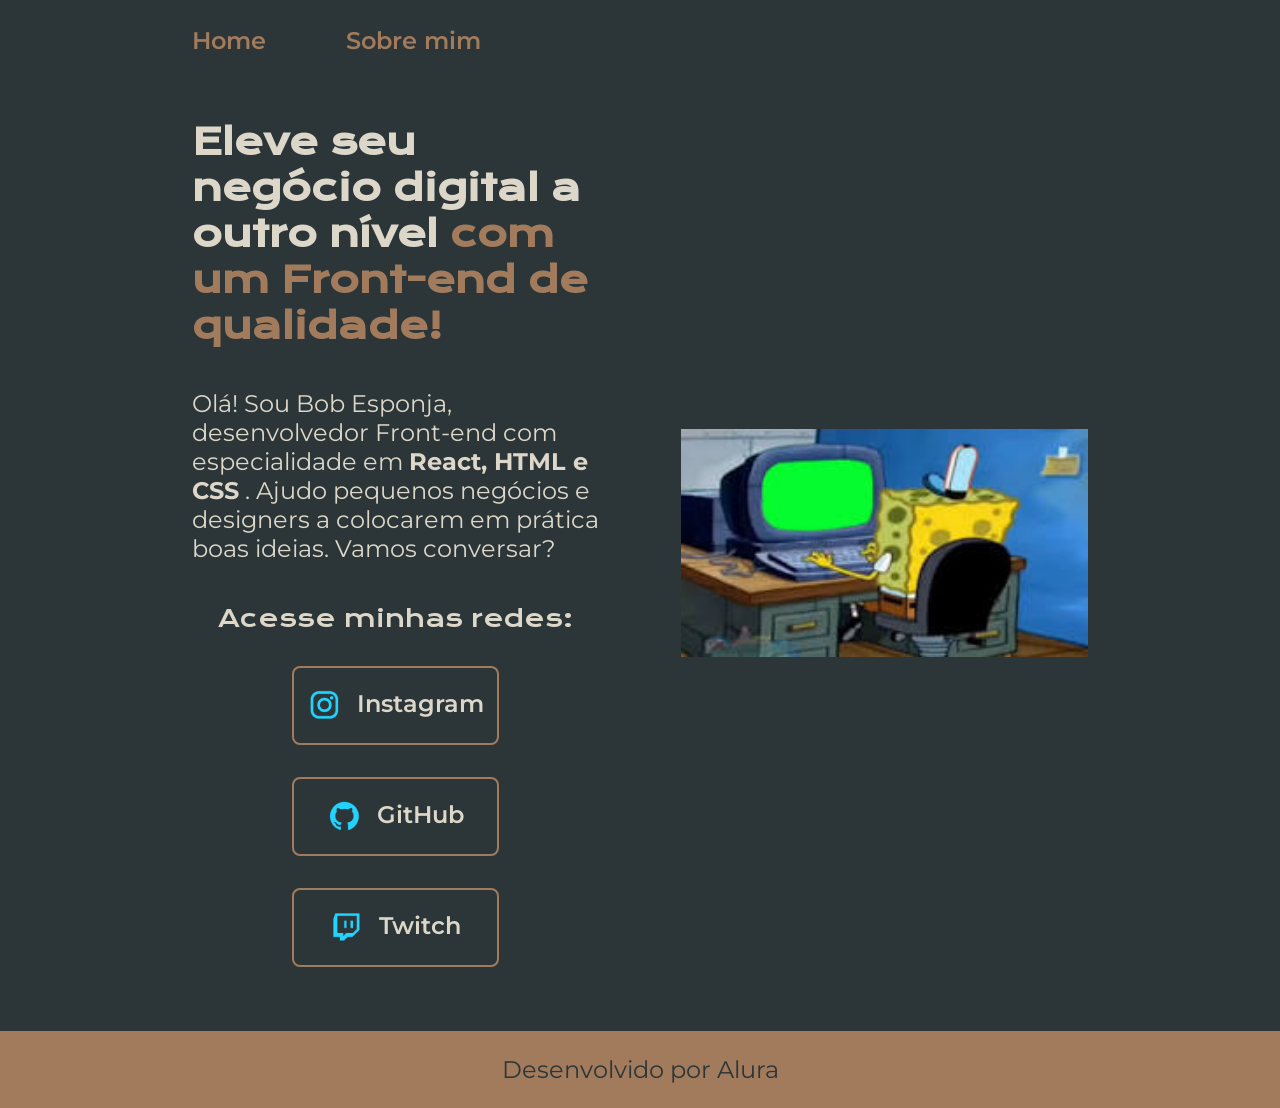
==== index.html @ d349043c "Upload do projeto" ====
<!DOCTYPE html>
<html lang="pt-br">
<head>
    <meta charset="UTF-8">
    <meta http-equiv="X-UA-Compatible" content="IE=edge">
    <meta name="viewport" content="width=device-width, initial-scale=1.0">
    <title>Portifólio</title>
    <link rel="stylesheet" href="./styles/style.css">
</head>
<body>
    <header class="cabecalho">
        <nav class="cabecalho__menu">
            <a class="cabecalho__menu__link" href="index.html">Home</a>
            <a class="cabecalho__menu__link" href="about.html">Sobre mim</a>
        </nav>
    </header>
    <main class="apresentacao">
        <section class="apresentacao__conteudo">
            <h1 class="apresentacao__conteudo__titulo">Eleve seu negócio digital a outro nível 
                <strong class="titulo-destaque">com um Front-end de qualidade!</strong></h1>
            <p class="apresentacao__conteudo__texto">Olá! Sou Bob Esponja, desenvolvedor Front-end com especialidade em 
                <strong>React, HTML e CSS</strong> . Ajudo pequenos negócios e designers a colocarem 
                em prática boas ideias. Vamos conversar?</p>
            <div class="apresentacao__links">
                <h2 class="apresentacao__links__subtitulo">Acesse minhas redes:</h2>
                <a class="apresentacao__links__navegacao" href="https://www.instagram.com/tonimarcs/">
                    <img src="./assets/instagram.png" alt="Imagem do instagram">
                    Instagram
                </a>   
                <a class="apresentacao__links__navegacao" href="https://github.com/tonimarcs">
                    <img src="./assets/github.png" alt="Imagem do github">
                    GitHub
                </a>
                <a class="apresentacao__links__navegacao" href="https://twitch.com/">
                    <img src="./assets/twitch.png" alt="Imagem do twitch">
                    Twitch
                </a>
            </div>
        </section>      
        <img class="apresentacao__imagem" src="./assets/bob.jpg" alt="foto do bob esponja">
    </main>
    <footer class="rodape">
        <p>Desenvolvido por Alura</p>
    </footer>
</body>
</html>
---- styles/style.css ----
@import url('https://fonts.googleapis.com/css2?family=Krona+One&family=Montserrat:wght@400;600&display=swap');  /*importa fontes do google fonts*/

/**/

:root {
    --cor-primaria: #2C3639;
    --cor-secundaria: #DCD7C9;
    --cor-terciaria: #A27B5C;
    --cor-hover: #3F4E4F;

    --fonte-primaria: 'Krona One', sans-serif;
    --fonte-secundaria: 'Montserrat', sans-serif;
}


* {
    margin: 0; /*Limpa uma área fora da borda. A margem é transparente*/
    padding: 0; /*Limpa uma área ao redor do conteúdo. O enchimento é transparente*/
}

body {
    /*height: 100vh; /*Define a altura da tela viewport*/
    box-sizing: border-box; /*encolhe o conteudo dentro do elemento pai*/
    background-color: var(--cor-primaria); /*cor do plano de fundo*/
    color: var(--cor-secundaria); /*cor das fontes*/    
}

.cabecalho {
    padding: 2% 0 0 15%; /*Cria margem laterais, superior*/
    display: flex;  /*Flexbox - Posiciona tudo dentro do elemento Pai um do lado do outro*/
}

.cabecalho__menu {
    display: flex;  /*Flexbox - Posiciona tudo dentro do elemento Pai um do lado do outro*/
    gap: 80px; /*Cria os espaçamento entre os elementos*/
}

.cabecalho__menu__link {
    font-size: 1.5rem; /*tamanho da fonte. Alterado de 24px para rem. 16px = 1.*/
    font-family: var(--fonte-secundaria);  /*Formato da Fonte do google fonts*/
    font-weight: 600; /*Peso da fonte*/
    color: var(--cor-terciaria); /*Cor da fonte*/
    text-decoration: none; /*remove o sublinhado do link*/
}

.apresentacao { /*Propriedades do main*/
    /*margin: 10% 15%; /*Cria margem laterais, superior*/
    padding: 5% 15%; /*Cria margem laterais, superior*/
    display: flex;  /*Flexbox - Posiciona tudo dentro do elemento Pai um do lado do outro*/
    align-items: center; /*Traz o conteudo pro centro - display flex*/
    justify-content: space-between; /*Flexbox - Espaça os elementos do Main Apresentação*/
    gap: 82px; /*Cria os espaçamento entre os elementos*/
}

.apresentacao__conteudo {  /*Propriedades do <section>*/
    width: 50%; /*largura da section. Alterado de px para % para responsivar*/
    display: flex; /**/
    flex-direction: column; /*Coloca os itens em colunas*/
    gap: 40px; /*Cria os espaçamento entre os elementos filhos*/
}

.apresentacao__conteudo__titulo  { /*Propriedades do <h>1*/
    font-size: 2.25rem; /*tamanho da fonte. Alterado de 36px para rem. 16px = 1.*/ 
    font-family: var(--fonte-primaria); /*Formato da Fonte do google fonts*/
}

.titulo-destaque {
    color: var(--cor-terciaria); /**/
}

.apresentacao__conteudo__texto { /*Propriedades do <p>*/
    font-size: 1.5rem; /*tamanho da fonte. Alterado de 24px para rem. 16px = 1.*/
    font-family: var(--fonte-secundaria);  /*Formato da Fonte do google fonts*/
}

.apresentacao__links { /*Propriedades do <div> botao*/
    display: flex;  /*Flexbox - Posiciona tudo dentro do elemento Pai um do lado do outro*/
    flex-direction: column; /*Coloca os itens da div em colunas*/
    align-items: center; /*Alinha os itens no centro*/
    justify-content: space-between; /*Flexbox - Espaça os elementos do Main Apresentação*/
    gap: 32px; /*Espaçamento entre os itens*/
}

.apresentacao__links__subtitulo {
    font-family: var(--fonte-primaria); /*Formato da Fonte do google fonts*/
    font-weight: 400; /*Peso da fonte*/
    font-size: 1.5rem; /*Tamanho da fonte. Alterado de 24px para rem. 16px = 1.*/
}
.apresentacao__links__navegacao { /*Propriedades do <a> link botao*/
    /* background-color: var(--cor-terciaria); /*Cor de fundo do botão*/
    display: flex;  /*Flexbox - Posiciona tudo dentro do elemento Pai um do lado do outro*/
    justify-content: center; /*Flexbox - Espaça os elementos*/
    gap: 16px; /*Espaçamento entre os itens*/
    border: 2px solid var(--cor-terciaria); /*Borda do botao*/
    width: 50%; /*Largura do botao. Alterado de 378px para %*/
    text-align: center; /*Centralizar texto do botao*/
    border-radius: 8px; /*Borda do botao*/
    font-size: 1.5rem; /*Tamanho da fonte do botao. Alterado de 24px para rem. 16px = 1.*/
    font-weight: 600; /*Peso da fonte*/
    padding: 21.5px 0; /*Distancia do texto ate a borda, horizontal e vertical */
    text-decoration: none; /*Remove a decoração do texto do botão*/
    color: var(--cor-secundaria); /*Cor do texto do botão*/
    font-family: var(--fonte-secundaria); /*Tipo da fonte do botão*/
    
}

.apresentacao__links__link:hover { /*Estiliza o botão quando passa o mouse sobre */
    background-color: var(--cor-hover);
}

.apresentacao__imagem { /*Estiliza a imagem*/
    width: 50%;  /*Tamanho da imagem acompanhando o elemento pai main*/
}

.rodape {  /*Estiliza o rodape*/
    color: var(--cor-primaria); 
    background-color: var(--cor-terciaria);/*cor do plano de fundo*/
    padding: 24px 0; /*Distancia do texto ate a borda, horizontal e vertical */
    text-align: center;
    font-family: 'Montserrat', sans-serif; /*Tipo da fonte do botão*/
    font-size: 1.5rem; /*Tamanho da fonte. Alterado de 24px para rem. 16px = 1.*/
    font-weight: 400; /*Peso da fonte*/
}

@media (max-width: 1200px) {
    .cabecalho {  /*Cabecalho responsivo*/
        padding: 10%; /*Cria margem laterais, superior*/
    }

    .cabecalho__menu { /*Cabecalho responsivo*/
        justify-content: center;
    }

    .apresentacao { /*Propriedades do main responsivo*/
        flex-direction: column-reverse; /*Coloca o flex direction em coluna*/
        padding: 5%; /*Cria margem laterais, superior*/
    
    }

    .apresentacao__conteudo {
        width: auto;
    }
    
}
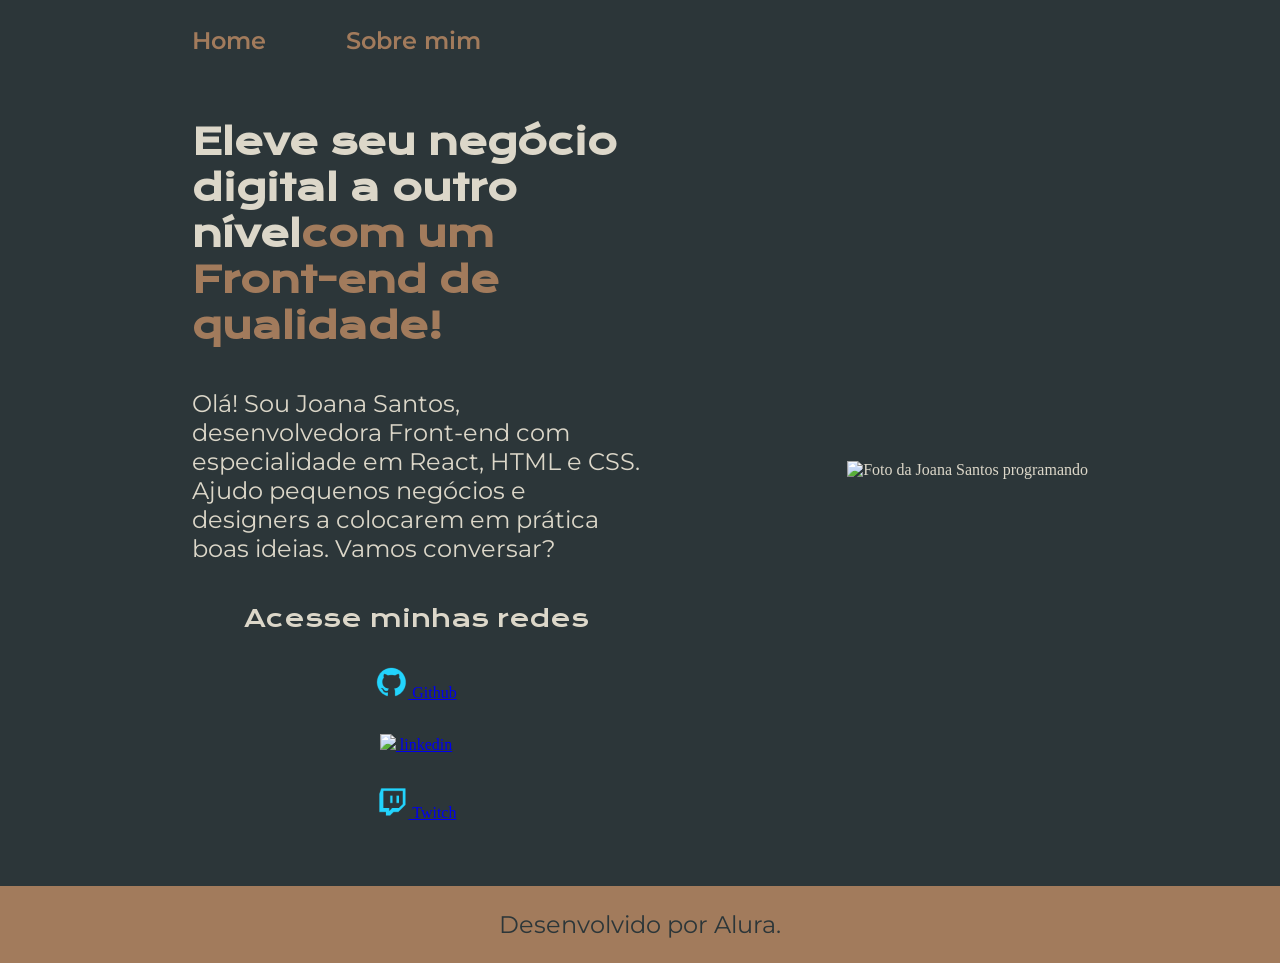
==== commit 44fb570c: "Corrigido texto" ====
--- a/index.html
+++ b/index.html
@@ -1,46 +1,52 @@
-<!DOCTYPE html>
-<html lang="pt-br">
-<head>
-    <meta charset="UTF-8">
-    <meta http-equiv="X-UA-Compatible" content="IE=edge">
-    <meta name="viewport" content="width=device-width, initial-scale=1.0">
-    <title>Portifólio</title>
-    <link rel="stylesheet" href="./styles/style.css">
-</head>
-<body>
-    <header class="cabecalho">
-        <nav class="cabecalho__menu">
-            <a class="cabecalho__menu__link" href="index.html">Home</a>
-            <a class="cabecalho__menu__link" href="about.html">Sobre mim</a>
-        </nav>
-    </header>
-    <main class="apresentacao">
-        <section class="apresentacao__conteudo">
-            <h1 class="apresentacao__conteudo__titulo">Eleve seu negócio digital a outro nível 
-                <strong class="titulo-destaque">com um Front-end de qualidade!</strong></h1>
-            <p class="apresentacao__conteudo__texto">Olá! Sou Bob Esponja, desenvolvedor Front-end com especialidade em 
-                <strong>React, HTML e CSS</strong> . Ajudo pequenos negócios e designers a colocarem 
-                em prática boas ideias. Vamos conversar?</p>
-            <div class="apresentacao__links">
-                <h2 class="apresentacao__links__subtitulo">Acesse minhas redes:</h2>
-                <a class="apresentacao__links__navegacao" href="https://www.instagram.com/tonimarcs/">
-                    <img src="./assets/instagram.png" alt="Imagem do instagram">
-                    Instagram
-                </a>   
-                <a class="apresentacao__links__navegacao" href="https://github.com/tonimarcs">
-                    <img src="./assets/github.png" alt="Imagem do github">
-                    GitHub
-                </a>
-                <a class="apresentacao__links__navegacao" href="https://twitch.com/">
-                    <img src="./assets/twitch.png" alt="Imagem do twitch">
-                    Twitch
-                </a>
-            </div>
-        </section>      
-        <img class="apresentacao__imagem" src="./assets/bob.jpg" alt="foto do bob esponja">
-    </main>
-    <footer class="rodape">
-        <p>Desenvolvido por Alura</p>
-    </footer>
-</body>
+<!DOCTYPE html>
+<html lang="pt-br">
+
+<head>
+    <meta charset="UTF-8">
+    <meta http-equiv="X-UA-Compatible" content="IE=edge">
+    <meta name="viewport" content="width=device-width, initial-scale=1.0">
+    <title>Portifolio</title>
+    <link rel="stylesheet" href="./styles/style.css">
+</head>
+
+<body>
+    <header class="cabecalho">
+        <nav class="cabecalho__menu">
+            <a class="cabecalho__menu__link" href="index.html">Home</a>
+            <a class="cabecalho__menu__link" href="about.html">Sobre mim</a>
+        </nav>
+    </header>
+    <main class="apresentacao">
+        <section class="apresentacao__conteudo">
+            <h1 class="apresentacao__conteudo__titulo">Eleve seu negócio digital a outro nível<strong 
+            class="titulo-destaque">com um Front-end de qualidade!
+            </strong></h1>
+            <p class="apresentacao__conteudo__texto">Olá! Sou Joana Santos, desenvolvedora
+            Front-end com especialidade em React, HTML e
+            CSS. Ajudo pequenos negócios e designers a
+            colocarem em prática boas ideias. Vamos
+            conversar?</p>
+            <div class="apresentacao__links">
+                <h2 class="apresentacao__links__subtitulo">Acesse minhas redes</h2>
+                <a class="apresentacao__links__link" href="https://github.com/rafaballerini">
+                    <img src="./assets/github.png">
+                    Github
+                </a>
+                <a class="apresentacao__links__link" href="https://linkedin.com/in/rafaellaballerini">
+                    <img src="./assets/linkedin.png">
+                    linkedin
+                </a>
+                <a class="apresentacao__links__link" href="https://twitch.tv/guilimadev">
+                    <img src="./assets/twitch.png">
+                    Twitch
+                </a>
+            </div>
+        </section>
+        <img src="./assets/imagem.png" alt="Foto da Joana Santos programando">
+    </main>
+    <footer class="rodape">
+        <p>Desenvolvido por Alura.</p>
+    </footer>
+</body>
+
 </html>
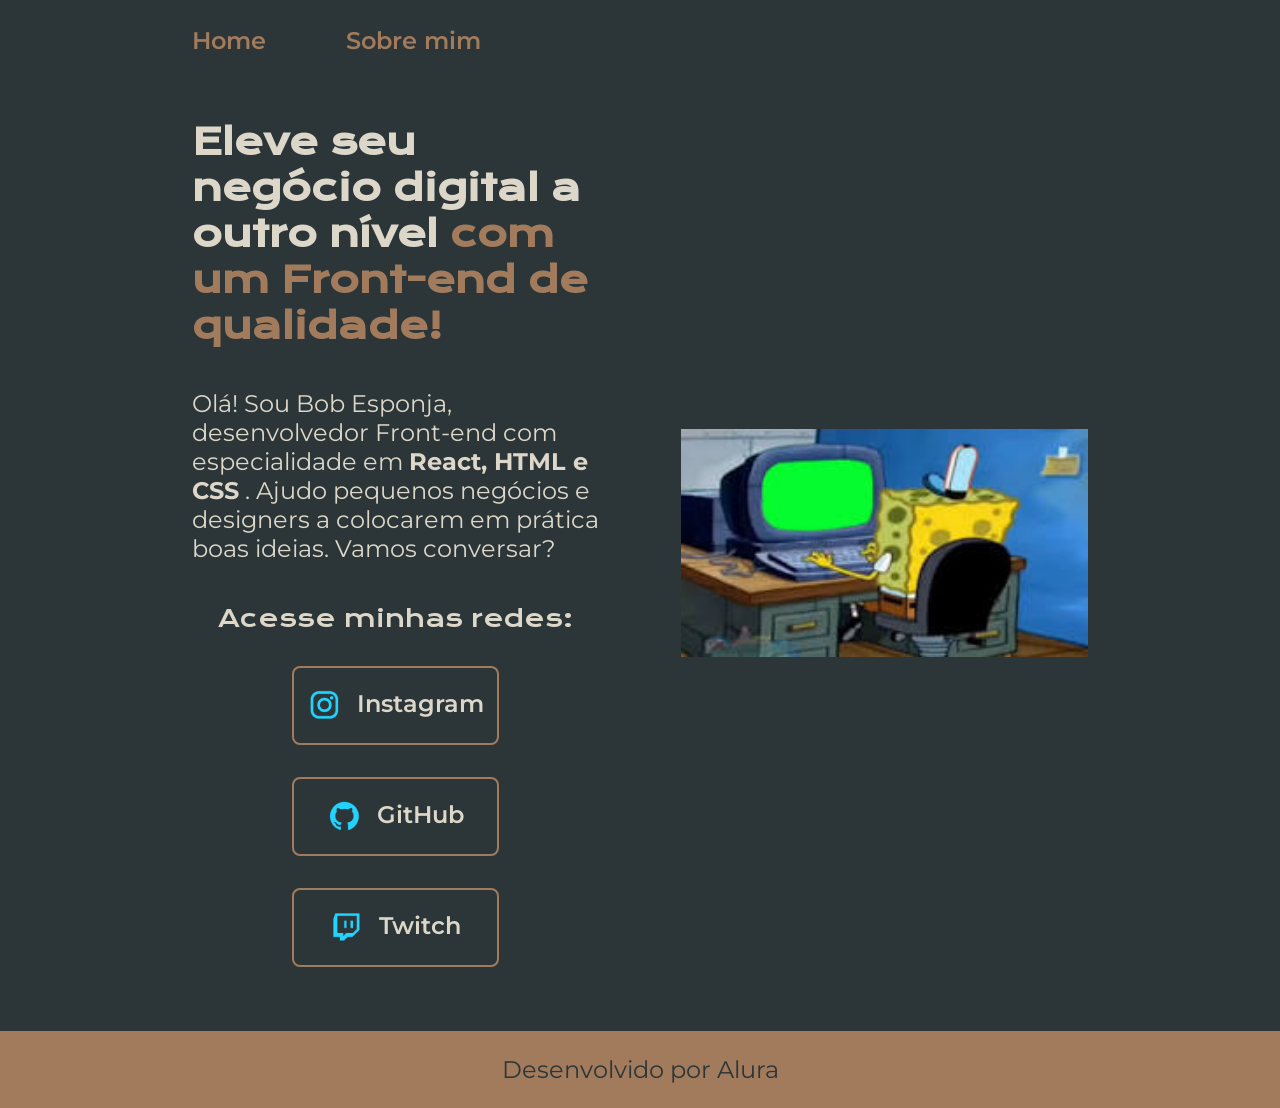
==== commit 3e95eafa: "Arquivos corretos" ====
--- a/index.html
+++ b/index.html
@@ -1,52 +1,46 @@
-<!DOCTYPE html>
-<html lang="pt-br">
-
-<head>
-    <meta charset="UTF-8">
-    <meta http-equiv="X-UA-Compatible" content="IE=edge">
-    <meta name="viewport" content="width=device-width, initial-scale=1.0">
-    <title>Portifolio</title>
-    <link rel="stylesheet" href="./styles/style.css">
-</head>
-
-<body>
-    <header class="cabecalho">
-        <nav class="cabecalho__menu">
-            <a class="cabecalho__menu__link" href="index.html">Home</a>
-            <a class="cabecalho__menu__link" href="about.html">Sobre mim</a>
-        </nav>
-    </header>
-    <main class="apresentacao">
-        <section class="apresentacao__conteudo">
-            <h1 class="apresentacao__conteudo__titulo">Eleve seu negócio digital a outro nível<strong 
-            class="titulo-destaque">com um Front-end de qualidade!
-            </strong></h1>
-            <p class="apresentacao__conteudo__texto">Olá! Sou Joana Santos, desenvolvedora
-            Front-end com especialidade em React, HTML e
-            CSS. Ajudo pequenos negócios e designers a
-            colocarem em prática boas ideias. Vamos
-            conversar?</p>
-            <div class="apresentacao__links">
-                <h2 class="apresentacao__links__subtitulo">Acesse minhas redes</h2>
-                <a class="apresentacao__links__link" href="https://github.com/rafaballerini">
-                    <img src="./assets/github.png">
-                    Github
-                </a>
-                <a class="apresentacao__links__link" href="https://linkedin.com/in/rafaellaballerini">
-                    <img src="./assets/linkedin.png">
-                    linkedin
-                </a>
-                <a class="apresentacao__links__link" href="https://twitch.tv/guilimadev">
-                    <img src="./assets/twitch.png">
-                    Twitch
-                </a>
-            </div>
-        </section>
-        <img src="./assets/imagem.png" alt="Foto da Joana Santos programando">
-    </main>
-    <footer class="rodape">
-        <p>Desenvolvido por Alura.</p>
-    </footer>
-</body>
-
+<!DOCTYPE html>
+<html lang="pt-br">
+<head>
+    <meta charset="UTF-8">
+    <meta http-equiv="X-UA-Compatible" content="IE=edge">
+    <meta name="viewport" content="width=device-width, initial-scale=1.0">
+    <title>Portifólio</title>
+    <link rel="stylesheet" href="./styles/style.css">
+</head>
+<body>
+    <header class="cabecalho">
+        <nav class="cabecalho__menu">
+            <a class="cabecalho__menu__link" href="index.html">Home</a>
+            <a class="cabecalho__menu__link" href="about.html">Sobre mim</a>
+        </nav>
+    </header>
+    <main class="apresentacao">
+        <section class="apresentacao__conteudo">
+            <h1 class="apresentacao__conteudo__titulo">Eleve seu negócio digital a outro nível 
+                <strong class="titulo-destaque">com um Front-end de qualidade!</strong></h1>
+            <p class="apresentacao__conteudo__texto">Olá! Sou Bob Esponja, desenvolvedor Front-end com especialidade em 
+                <strong>React, HTML e CSS</strong> . Ajudo pequenos negócios e designers a colocarem 
+                em prática boas ideias. Vamos conversar?</p>
+            <div class="apresentacao__links">
+                <h2 class="apresentacao__links__subtitulo">Acesse minhas redes:</h2>
+                <a class="apresentacao__links__navegacao" href="https://www.instagram.com/tonimarcs/">
+                    <img src="./assets/instagram.png" alt="Imagem do instagram">
+                    Instagram
+                </a>   
+                <a class="apresentacao__links__navegacao" href="https://github.com/tonimarcs">
+                    <img src="./assets/github.png" alt="Imagem do github">
+                    GitHub
+                </a>
+                <a class="apresentacao__links__navegacao" href="https://twitch.com/">
+                    <img src="./assets/twitch.png" alt="Imagem do twitch">
+                    Twitch
+                </a>
+            </div>
+        </section>      
+        <img class="apresentacao__imagem" src="./assets/bob.jpg" alt="foto do bob esponja">
+    </main>
+    <footer class="rodape">
+        <p>Desenvolvido por Alura</p>
+    </footer>
+</body>
 </html>
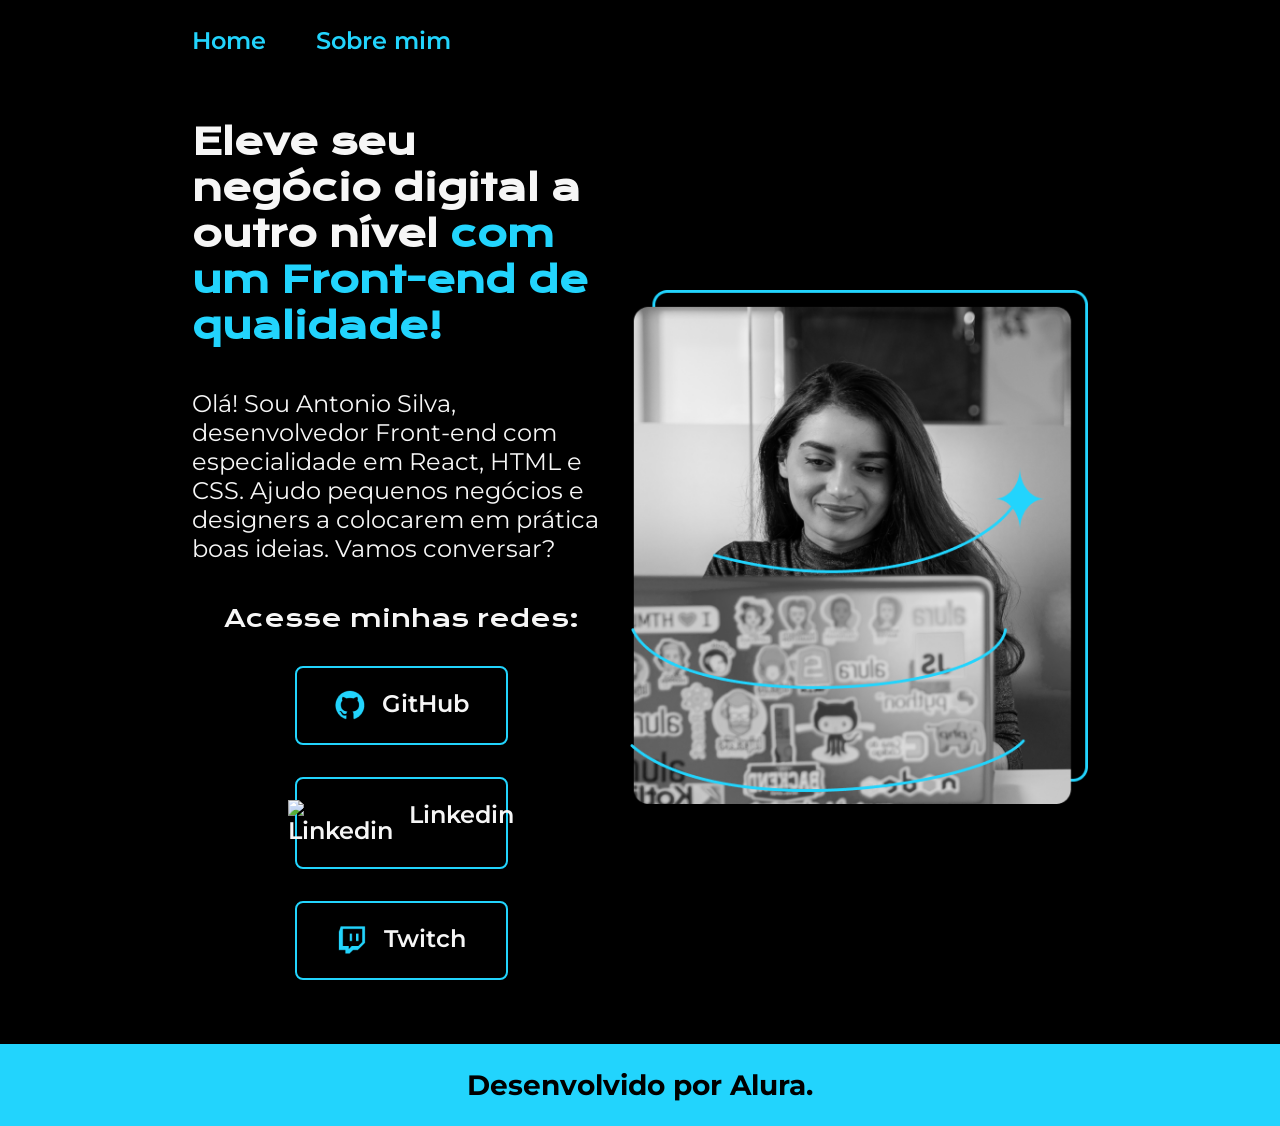
==== commit 03f2b38c: "Novo projeto com ajustes responsivos." ====
--- a/index.html
+++ b/index.html
@@ -4,43 +4,46 @@
     <meta charset="UTF-8">
     <meta http-equiv="X-UA-Compatible" content="IE=edge">
     <meta name="viewport" content="width=device-width, initial-scale=1.0">
+    <link rel="stylesheet" href="./styles/style.css">
     <title>Portifólio</title>
-    <link rel="stylesheet" href="./styles/style.css">
 </head>
 <body>
     <header class="cabecalho">
         <nav class="cabecalho__menu">
-            <a class="cabecalho__menu__link" href="index.html">Home</a>
-            <a class="cabecalho__menu__link" href="about.html">Sobre mim</a>
-        </nav>
+            <a href="index.html"class="cabecalho__menu__link">Home</a>
+            <a href="about.html"class="cabecalho__menu__link">Sobre mim</a>
+        </nav>    
     </header>
     <main class="apresentacao">
         <section class="apresentacao__conteudo">
-            <h1 class="apresentacao__conteudo__titulo">Eleve seu negócio digital a outro nível 
-                <strong class="titulo-destaque">com um Front-end de qualidade!</strong></h1>
-            <p class="apresentacao__conteudo__texto">Olá! Sou Bob Esponja, desenvolvedor Front-end com especialidade em 
-                <strong>React, HTML e CSS</strong> . Ajudo pequenos negócios e designers a colocarem 
-                em prática boas ideias. Vamos conversar?</p>
+            <h1 class="apresentacao__conteudo__titulo">Eleve seu negócio digital a outro nível             
+                <strong class="titulo__destaque">com um Front-end de qualidade!</strong></h1>
+            <p class="apresentacao__conteudo__texto">Olá! Sou Antonio Silva, desenvolvedor Front-end com especialidade em React, HTML e CSS. 
+                Ajudo pequenos negócios e designers a colocarem em prática boas ideias. Vamos conversar?</p>
             <div class="apresentacao__links">
                 <h2 class="apresentacao__links__subtitulo">Acesse minhas redes:</h2>
-                <a class="apresentacao__links__navegacao" href="https://www.instagram.com/tonimarcs/">
-                    <img src="./assets/instagram.png" alt="Imagem do instagram">
-                    Instagram
-                </a>   
-                <a class="apresentacao__links__navegacao" href="https://github.com/tonimarcs">
-                    <img src="./assets/github.png" alt="Imagem do github">
+                <a href="https://github.com/tonimarcs" class="apresentacao__links__navegacao">
+                    <img src="assets/Github.png" alt="GitHub">
                     GitHub
                 </a>
-                <a class="apresentacao__links__navegacao" href="https://twitch.com/">
-                    <img src="./assets/twitch.png" alt="Imagem do twitch">
+                <a href="https://www.linkedin.com/in/antonio-marcos-silva-13809519/?lipi=urn%3Ali%3Apage%3Ad_flagship3_feed%3BwMTEDQ%2BCR%2FOUpFmRl%2FxYpw%3D%3D" class="apresentacao__links__navegacao">
+                    <img src="assets/Linkedin.png" alt="Linkedin">
+                    Linkedin
+                </a>
+                <a href="https://www.twitch.tv" class="apresentacao__links__navegacao">
+                    <img src="assets/Twitch.png" alt="Twitch">
                     Twitch
                 </a>
-            </div>
-        </section>      
-        <img class="apresentacao__imagem" src="./assets/bob.jpg" alt="foto do bob esponja">
+
+            </div>      
+        </section>
+
+        <section>
+            <img class="apresentacao__imagem" src="assets/Imagem.png" alt="Imagem Pessoal" class="main__imagem">
+        </section>
     </main>
     <footer class="rodape">
-        <p>Desenvolvido por Alura</p>
+        <h3>Desenvolvido por Alura.</h3>
     </footer>
 </body>
 </html>
--- a/styles/style.css
+++ b/styles/style.css
@@ -1,145 +1,138 @@
+@import url('https://fonts.googleapis.com/css2?family=Krona+One&family=Montserrat:wght@400;600&display=swap');
 
-@import url('https://fonts.googleapis.com/css2?family=Krona+One&family=Montserrat:wght@400;600&display=swap');  /*importa fontes do google fonts*/
-
-/**/
-
-:root {
-    --cor-primaria: #2C3639;
-    --cor-secundaria: #DCD7C9;
-    --cor-terciaria: #A27B5C;
-    --cor-hover: #3F4E4F;
-
+:root{
+    --cor-de-fundo: black;
+    --cor-do-texto: #F6F6F6;
+    --cor-azul: #22D4FD;
     --fonte-primaria: 'Krona One', sans-serif;
     --fonte-secundaria: 'Montserrat', sans-serif;
 }
 
-
 * {
-    margin: 0; /*Limpa uma área fora da borda. A margem é transparente*/
-    padding: 0; /*Limpa uma área ao redor do conteúdo. O enchimento é transparente*/
+    margin: 0;
+    padding: 0;
 }
 
 body {
-    /*height: 100vh; /*Define a altura da tela viewport*/
-    box-sizing: border-box; /*encolhe o conteudo dentro do elemento pai*/
-    background-color: var(--cor-primaria); /*cor do plano de fundo*/
-    color: var(--cor-secundaria); /*cor das fontes*/    
+    /* height: 100vh; */
+    box-sizing: border-box;
+    background-color: var(--cor-de-fundo);
+    color: var(--cor-do-texto);
 }
 
-.cabecalho {
-    padding: 2% 0 0 15%; /*Cria margem laterais, superior*/
-    display: flex;  /*Flexbox - Posiciona tudo dentro do elemento Pai um do lado do outro*/
+.cabecalho{
+    padding: 2% 0% 0% 15% ;
 }
 
-.cabecalho__menu {
-    display: flex;  /*Flexbox - Posiciona tudo dentro do elemento Pai um do lado do outro*/
-    gap: 80px; /*Cria os espaçamento entre os elementos*/
-}
-
-.cabecalho__menu__link {
-    font-size: 1.5rem; /*tamanho da fonte. Alterado de 24px para rem. 16px = 1.*/
-    font-family: var(--fonte-secundaria);  /*Formato da Fonte do google fonts*/
-    font-weight: 600; /*Peso da fonte*/
-    color: var(--cor-terciaria); /*Cor da fonte*/
-    text-decoration: none; /*remove o sublinhado do link*/
-}
-
-.apresentacao { /*Propriedades do main*/
-    /*margin: 10% 15%; /*Cria margem laterais, superior*/
-    padding: 5% 15%; /*Cria margem laterais, superior*/
-    display: flex;  /*Flexbox - Posiciona tudo dentro do elemento Pai um do lado do outro*/
-    align-items: center; /*Traz o conteudo pro centro - display flex*/
-    justify-content: space-between; /*Flexbox - Espaça os elementos do Main Apresentação*/
-    gap: 82px; /*Cria os espaçamento entre os elementos*/
-}
-
-.apresentacao__conteudo {  /*Propriedades do <section>*/
-    width: 50%; /*largura da section. Alterado de px para % para responsivar*/
-    display: flex; /**/
-    flex-direction: column; /*Coloca os itens em colunas*/
-    gap: 40px; /*Cria os espaçamento entre os elementos filhos*/
-}
-
-.apresentacao__conteudo__titulo  { /*Propriedades do <h>1*/
-    font-size: 2.25rem; /*tamanho da fonte. Alterado de 36px para rem. 16px = 1.*/ 
-    font-family: var(--fonte-primaria); /*Formato da Fonte do google fonts*/
-}
-
-.titulo-destaque {
-    color: var(--cor-terciaria); /**/
-}
-
-.apresentacao__conteudo__texto { /*Propriedades do <p>*/
-    font-size: 1.5rem; /*tamanho da fonte. Alterado de 24px para rem. 16px = 1.*/
-    font-family: var(--fonte-secundaria);  /*Formato da Fonte do google fonts*/
-}
-
-.apresentacao__links { /*Propriedades do <div> botao*/
-    display: flex;  /*Flexbox - Posiciona tudo dentro do elemento Pai um do lado do outro*/
-    flex-direction: column; /*Coloca os itens da div em colunas*/
-    align-items: center; /*Alinha os itens no centro*/
-    justify-content: space-between; /*Flexbox - Espaça os elementos do Main Apresentação*/
-    gap: 32px; /*Espaçamento entre os itens*/
-}
-
-.apresentacao__links__subtitulo {
-    font-family: var(--fonte-primaria); /*Formato da Fonte do google fonts*/
-    font-weight: 400; /*Peso da fonte*/
-    font-size: 1.5rem; /*Tamanho da fonte. Alterado de 24px para rem. 16px = 1.*/
-}
-.apresentacao__links__navegacao { /*Propriedades do <a> link botao*/
-    /* background-color: var(--cor-terciaria); /*Cor de fundo do botão*/
-    display: flex;  /*Flexbox - Posiciona tudo dentro do elemento Pai um do lado do outro*/
-    justify-content: center; /*Flexbox - Espaça os elementos*/
-    gap: 16px; /*Espaçamento entre os itens*/
-    border: 2px solid var(--cor-terciaria); /*Borda do botao*/
-    width: 50%; /*Largura do botao. Alterado de 378px para %*/
-    text-align: center; /*Centralizar texto do botao*/
-    border-radius: 8px; /*Borda do botao*/
-    font-size: 1.5rem; /*Tamanho da fonte do botao. Alterado de 24px para rem. 16px = 1.*/
-    font-weight: 600; /*Peso da fonte*/
-    padding: 21.5px 0; /*Distancia do texto ate a borda, horizontal e vertical */
-    text-decoration: none; /*Remove a decoração do texto do botão*/
-    color: var(--cor-secundaria); /*Cor do texto do botão*/
-    font-family: var(--fonte-secundaria); /*Tipo da fonte do botão*/
+.cabecalho__menu{
+    display: flex;
+    gap: 50px;
     
 }
 
-.apresentacao__links__link:hover { /*Estiliza o botão quando passa o mouse sobre */
-    background-color: var(--cor-hover);
+.cabecalho__menu__link{
+    color: var(--cor-azul);
+    font-family: var(--fonte-secundaria);
+    font-weight: 600;
+    font-size: 24px;
+    text-decoration: none;
 }
 
-.apresentacao__imagem { /*Estiliza a imagem*/
-    width: 50%;  /*Tamanho da imagem acompanhando o elemento pai main*/
+.apresentacao{
+    padding: 5% 15%;
+    display: flex;
+    align-items: center;
+    justify-content: space-between;
+    gap: 20px;
 }
 
-.rodape {  /*Estiliza o rodape*/
-    color: var(--cor-primaria); 
-    background-color: var(--cor-terciaria);/*cor do plano de fundo*/
-    padding: 24px 0; /*Distancia do texto ate a borda, horizontal e vertical */
+.apresentacao__conteudo {
+    width: 50%;/* width: 615px; */
+    display: flex;
+    flex-direction: column;
+    gap: 40px;
+}
+
+.apresentacao__conteudo__titulo{
+    font-size: 2.25rem;
+    font-family: var(--fonte-primaria);
+}
+
+.titulo__destaque {
+    color: var(--cor-azul);
+}
+
+.apresentacao__conteudo__texto{
+    font-size: 1.5rem;
+    font-family: var(--fonte-secundaria);
+}
+
+.apresentacao__links {
+    display: flex;
+    flex-direction: column;
+    justify-content: space-between;
+    align-items: center;
+    gap: 32px;
+}
+
+.apresentacao__links__subtitulo{
+    font-family: var(--fonte-primaria);
+    font-weight: 400;
+    font-size: 1.5rem;
+}
+
+.apresentacao__links__navegacao {
+    /*background-color: var(--cor-azul);*/
+    display: flex;
+    justify-content: center;
+    gap: 16px;
+    border: 2px solid var(--cor-azul);
+    width: 50%;/* width: 378px; */
     text-align: center;
-    font-family: 'Montserrat', sans-serif; /*Tipo da fonte do botão*/
-    font-size: 1.5rem; /*Tamanho da fonte. Alterado de 24px para rem. 16px = 1.*/
-    font-weight: 400; /*Peso da fonte*/
+    border-radius: 8px;
+    font-size: 1.5rem;
+    padding: 21.5px 0;
+    text-decoration: none;
+    color: var(--cor-do-texto);
+    font-family: var(--fonte-secundaria);
+    font-weight: 600;
+}
+
+.apresentacao__links__navegacao:hover{
+    background-color: #272727;
+}
+
+.rodape{
+    padding: 24px;
+    color: var(--cor-de-fundo);
+    background: var(--cor-azul);
+    text-align: center;
+    font-family: var(--fonte-secundaria);
+    font-weight: 400;
+    font-size: 1.5rem;
+}
+
+.apresentacao__imagem{
+    width: 100%;
 }
 
 @media (max-width: 1200px) {
-    .cabecalho {  /*Cabecalho responsivo*/
-        padding: 10%; /*Cria margem laterais, superior*/
+
+    .cabecalho{
+        padding: 10%;
     }
 
-    .cabecalho__menu { /*Cabecalho responsivo*/
+    .cabecalho__menu{
         justify-content: center;
     }
 
-    .apresentacao { /*Propriedades do main responsivo*/
-        flex-direction: column-reverse; /*Coloca o flex direction em coluna*/
-        padding: 5%; /*Cria margem laterais, superior*/
-    
+    .apresentacao{
+        padding: 5%;
+        flex-direction: column-reverse;
     }
 
     .apresentacao__conteudo {
         width: auto;
+        text-align: center
     }
-    
-}
+}
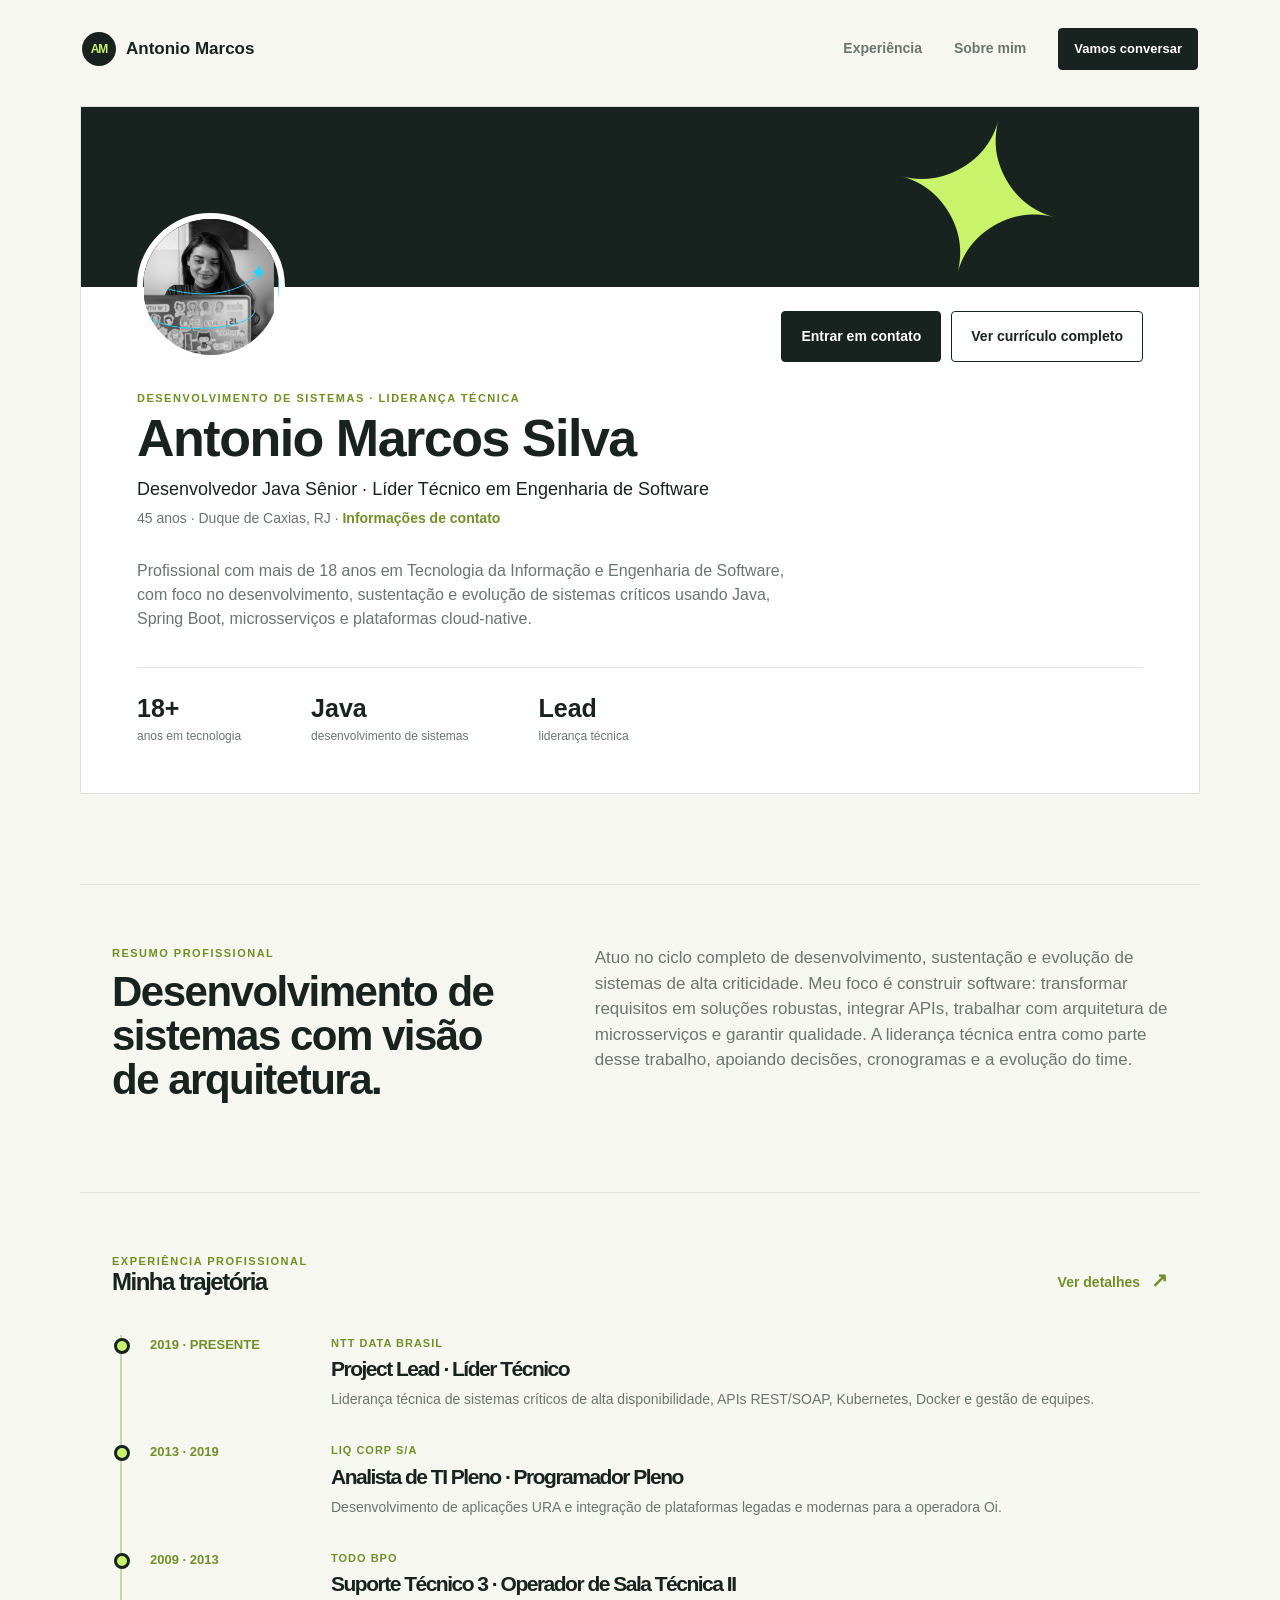
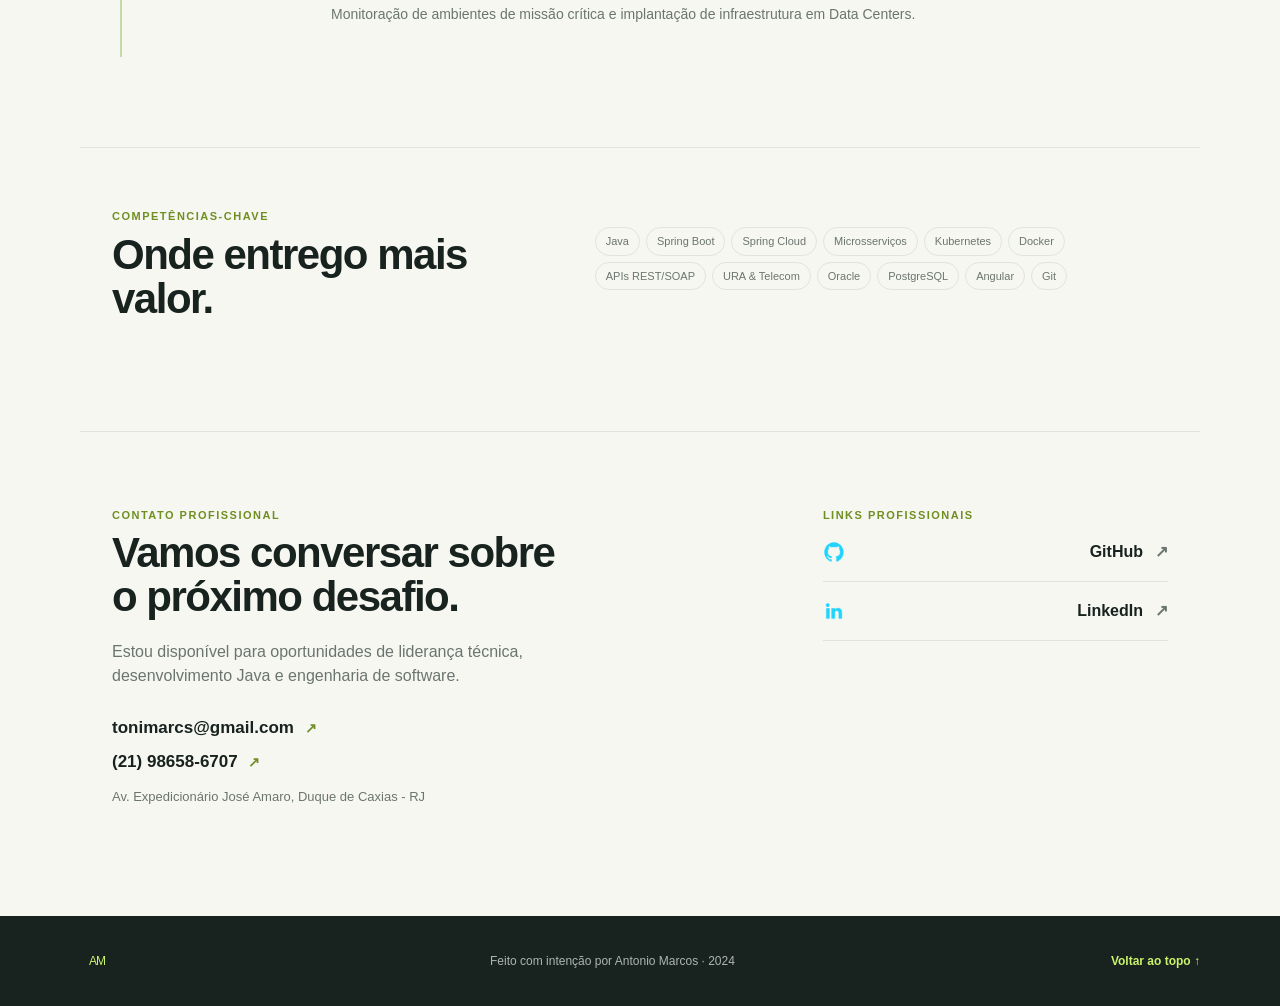
==== commit 6dcdb1a7: "Add files via upload" ====
--- a/index.html
+++ b/index.html
@@ -1,49 +1,31 @@
 <!DOCTYPE html>
-<html lang="pt-br">
+<html lang="pt-BR">
 <head>
     <meta charset="UTF-8">
     <meta http-equiv="X-UA-Compatible" content="IE=edge">
     <meta name="viewport" content="width=device-width, initial-scale=1.0">
     <link rel="stylesheet" href="./styles/style.css">
-    <title>Portifólio</title>
+    <meta name="description" content="Portfólio de Antonio Marcos Silva, desenvolvedor de sistemas Java e líder técnico.">
+    <title>Antonio Marcos | Desenvolvimento de Sistemas Java</title>
 </head>
 <body>
     <header class="cabecalho">
-        <nav class="cabecalho__menu">
-            <a href="index.html"class="cabecalho__menu__link">Home</a>
-            <a href="about.html"class="cabecalho__menu__link">Sobre mim</a>
+        <a class="marca" href="index.html"><span>AM</span> Antonio Marcos</a>
+        <nav class="cabecalho__menu" aria-label="Navegação principal">
+            <a href="#experiencia" class="cabecalho__menu__link">Experiência</a>
+            <a href="about.html" class="cabecalho__menu__link">Sobre mim</a>
+            <a href="#contato" class="botao botao--pequeno">Vamos conversar</a>
         </nav>    
     </header>
-    <main class="apresentacao">
-        <section class="apresentacao__conteudo">
-            <h1 class="apresentacao__conteudo__titulo">Eleve seu negócio digital a outro nível             
-                <strong class="titulo__destaque">com um Front-end de qualidade!</strong></h1>
-            <p class="apresentacao__conteudo__texto">Olá! Sou Antonio Silva, desenvolvedor Front-end com especialidade em React, HTML e CSS. 
-                Ajudo pequenos negócios e designers a colocarem em prática boas ideias. Vamos conversar?</p>
-            <div class="apresentacao__links">
-                <h2 class="apresentacao__links__subtitulo">Acesse minhas redes:</h2>
-                <a href="https://github.com/tonimarcs" class="apresentacao__links__navegacao">
-                    <img src="assets/Github.png" alt="GitHub">
-                    GitHub
-                </a>
-                <a href="https://www.linkedin.com/in/antonio-marcos-silva-13809519/?lipi=urn%3Ali%3Apage%3Ad_flagship3_feed%3BwMTEDQ%2BCR%2FOUpFmRl%2FxYpw%3D%3D" class="apresentacao__links__navegacao">
-                    <img src="assets/Linkedin.png" alt="Linkedin">
-                    Linkedin
-                </a>
-                <a href="https://www.twitch.tv" class="apresentacao__links__navegacao">
-                    <img src="assets/Twitch.png" alt="Twitch">
-                    Twitch
-                </a>
-
-            </div>      
-        </section>
-
-        <section>
-            <img class="apresentacao__imagem" src="assets/Imagem.png" alt="Imagem Pessoal" class="main__imagem">
-        </section>
+    <main class="curriculo">
+        <section class="perfil"><div class="perfil__capa"></div><div class="perfil__corpo"><img class="perfil__foto" src="assets/Imagem.png" alt="Antonio Marcos trabalhando no computador"><div class="perfil__acoes"><a class="botao" href="#contato">Entrar em contato</a><a class="botao botao--contorno" href="about.html">Ver currículo completo</a></div><p class="etiqueta">DESENVOLVIMENTO DE SISTEMAS · LIDERANÇA TÉCNICA</p><h1>Antonio Marcos Silva</h1><p class="perfil__cargo">Desenvolvedor Java Sênior · Líder Técnico em Engenharia de Software</p><p class="perfil__local">45 anos · Duque de Caxias, RJ · <a href="#contato">Informações de contato</a></p><p class="perfil__intro">Profissional com mais de 18 anos em Tecnologia da Informação e Engenharia de Software, com foco no desenvolvimento, sustentação e evolução de sistemas críticos usando Java, Spring Boot, microsserviços e plataformas cloud-native.</p><div class="perfil__numeros"><div><strong>18+</strong><span>anos em tecnologia</span></div><div><strong>Java</strong><span>desenvolvimento de sistemas</span></div><div><strong>Lead</strong><span>liderança técnica</span></div></div></div></section>
+        <section class="resumo-profissional"><div><p class="sobretitulo">RESUMO PROFISSIONAL</p><h2>Desenvolvimento de sistemas com visão de arquitetura.</h2></div><p>Atuo no ciclo completo de desenvolvimento, sustentação e evolução de sistemas de alta criticidade. Meu foco é construir software: transformar requisitos em soluções robustas, integrar APIs, trabalhar com arquitetura de microsserviços e garantir qualidade. A liderança técnica entra como parte desse trabalho, apoiando decisões, cronogramas e a evolução do time.</p></section>
+        <section class="curriculo__experiencia" id="experiencia"><div class="secao__cabecalho"><div><p class="sobretitulo">EXPERIÊNCIA PROFISSIONAL</p><h2>Minha trajetória</h2></div><a class="link-seta" href="about.html">Ver detalhes <span>↗</span></a></div><div class="experiencia-resumida"><article><span>2019 · presente</span><div><p>NTT DATA BRASIL</p><h3>Project Lead · Líder Técnico</h3><p>Liderança técnica de sistemas críticos de alta disponibilidade, APIs REST/SOAP, Kubernetes, Docker e gestão de equipes.</p></div></article><article><span>2013 · 2019</span><div><p>LIQ CORP S/A</p><h3>Analista de TI Pleno · Programador Pleno</h3><p>Desenvolvimento de aplicações URA e integração de plataformas legadas e modernas para a operadora Oi.</p></div></article><article><span>2009 · 2013</span><div><p>TODO BPO</p><h3>Suporte Técnico 3 · Operador de Sala Técnica II</h3><p>Monitoração de ambientes de missão crítica e implantação de infraestrutura em Data Centers.</p></div></article></div></section>
+        <section class="competencias-resumidas"><div><p class="sobretitulo">COMPETÊNCIAS-CHAVE</p><h2>Onde entrego mais valor.</h2></div><div class="tags tags--grandes"><span>Java</span><span>Spring Boot</span><span>Spring Cloud</span><span>Microsserviços</span><span>Kubernetes</span><span>Docker</span><span>APIs REST/SOAP</span><span>URA & Telecom</span><span>Oracle</span><span>PostgreSQL</span><span>Angular</span><span>Git</span></div></section>
+        <section class="secao secao--dupla" id="contato"><div><p class="sobretitulo">CONTATO PROFISSIONAL</p><h2>Vamos conversar sobre o próximo desafio.</h2><p class="texto-suave">Estou disponível para oportunidades de liderança técnica, desenvolvimento Java e engenharia de software.</p><div class="dados-contato"><a href="mailto:tonimarcs@gmail.com">tonimarcs@gmail.com <span>↗</span></a><a href="tel:+5521986586707">(21) 98658-6707 <span>↗</span></a><p>Av. Expedicionário José Amaro, Duque de Caxias - RJ</p></div></div><div class="conexoes"><p class="sobretitulo">LINKS PROFISSIONAIS</p><a href="https://github.com/tonimarcs" target="_blank" rel="noreferrer"><img src="assets/github.png" alt=""> GitHub <span>↗</span></a><a href="https://www.linkedin.com/in/antonio-marcos-silva-13809519" target="_blank" rel="noreferrer"><img src="assets/Linkedin.png" alt=""> LinkedIn <span>↗</span></a></div></section>
     </main>
     <footer class="rodape">
-        <h3>Desenvolvido por Alura.</h3>
+        <span>AM</span><p>Feito com intenção por Antonio Marcos · 2024</p><a href="#">Voltar ao topo ↑</a>
     </footer>
 </body>
 </html>
--- a/styles/style.css
+++ b/styles/style.css
@@ -1,138 +1,9 @@
-@import url('https://fonts.googleapis.com/css2?family=Krona+One&family=Montserrat:wght@400;600&display=swap');
-
-:root{
-    --cor-de-fundo: black;
-    --cor-do-texto: #F6F6F6;
-    --cor-azul: #22D4FD;
-    --fonte-primaria: 'Krona One', sans-serif;
-    --fonte-secundaria: 'Montserrat', sans-serif;
-}
-
-* {
-    margin: 0;
-    padding: 0;
-}
-
-body {
-    /* height: 100vh; */
-    box-sizing: border-box;
-    background-color: var(--cor-de-fundo);
-    color: var(--cor-do-texto);
-}
-
-.cabecalho{
-    padding: 2% 0% 0% 15% ;
-}
-
-.cabecalho__menu{
-    display: flex;
-    gap: 50px;
-    
-}
-
-.cabecalho__menu__link{
-    color: var(--cor-azul);
-    font-family: var(--fonte-secundaria);
-    font-weight: 600;
-    font-size: 24px;
-    text-decoration: none;
-}
-
-.apresentacao{
-    padding: 5% 15%;
-    display: flex;
-    align-items: center;
-    justify-content: space-between;
-    gap: 20px;
-}
-
-.apresentacao__conteudo {
-    width: 50%;/* width: 615px; */
-    display: flex;
-    flex-direction: column;
-    gap: 40px;
-}
-
-.apresentacao__conteudo__titulo{
-    font-size: 2.25rem;
-    font-family: var(--fonte-primaria);
-}
-
-.titulo__destaque {
-    color: var(--cor-azul);
-}
-
-.apresentacao__conteudo__texto{
-    font-size: 1.5rem;
-    font-family: var(--fonte-secundaria);
-}
-
-.apresentacao__links {
-    display: flex;
-    flex-direction: column;
-    justify-content: space-between;
-    align-items: center;
-    gap: 32px;
-}
-
-.apresentacao__links__subtitulo{
-    font-family: var(--fonte-primaria);
-    font-weight: 400;
-    font-size: 1.5rem;
-}
-
-.apresentacao__links__navegacao {
-    /*background-color: var(--cor-azul);*/
-    display: flex;
-    justify-content: center;
-    gap: 16px;
-    border: 2px solid var(--cor-azul);
-    width: 50%;/* width: 378px; */
-    text-align: center;
-    border-radius: 8px;
-    font-size: 1.5rem;
-    padding: 21.5px 0;
-    text-decoration: none;
-    color: var(--cor-do-texto);
-    font-family: var(--fonte-secundaria);
-    font-weight: 600;
-}
-
-.apresentacao__links__navegacao:hover{
-    background-color: #272727;
-}
-
-.rodape{
-    padding: 24px;
-    color: var(--cor-de-fundo);
-    background: var(--cor-azul);
-    text-align: center;
-    font-family: var(--fonte-secundaria);
-    font-weight: 400;
-    font-size: 1.5rem;
-}
-
-.apresentacao__imagem{
-    width: 100%;
-}
-
-@media (max-width: 1200px) {
-
-    .cabecalho{
-        padding: 10%;
-    }
-
-    .cabecalho__menu{
-        justify-content: center;
-    }
-
-    .apresentacao{
-        padding: 5%;
-        flex-direction: column-reverse;
-    }
-
-    .apresentacao__conteudo {
-        width: auto;
-        text-align: center
-    }
-}+.formacao,.aperfeicoamento,.idiomas{border-top:1px solid var(--line);display:grid;gap:70px;grid-template-columns:.72fr 1fr;margin:90px auto 0;max-width:1120px;padding:60px 56px 0}.formacao h2,.aperfeicoamento h2,.idiomas h2{font-size:clamp(28px,4vw,42px);margin-top:8px}.formacao__lista{border-left:2px solid #c6d8a8}.formacao__lista article{display:grid;gap:30px;grid-template-columns:70px 1fr;padding:0 0 30px 28px;position:relative}.formacao__lista article:before{background:var(--lime);border:3px solid var(--ink);border-radius:50%;content:'';height:10px;left:-8px;position:absolute;top:2px;width:10px}.formacao__lista article>span{color:#718f28;font-family:var(--serif);font-size:13px;font-weight:700}.formacao__lista h3,.curso-lista h3{font-size:18px;margin-bottom:7px}.formacao__lista p,.curso-lista p,.idiomas__lista span{color:var(--muted);font-size:13px}.destaque-formacao{margin-top:9px}.aperfeicoamento{background:#edf6dd;border:0}.curso-lista{display:grid;gap:25px;grid-template-columns:1fr 1fr}.curso-lista article{border-top:2px solid var(--ink);padding-top:13px}.idiomas{padding-bottom:70px}.idiomas__lista{display:flex;flex-direction:column;gap:20px}.idiomas__lista p{border-bottom:1px solid var(--line);display:flex;flex-direction:column;padding-bottom:15px}.idiomas__lista strong{font-family:var(--serif);font-size:18px}.idiomas__lista span{margin-top:4px}@media(max-width:760px){.formacao,.aperfeicoamento,.idiomas{display:block;margin-top:55px;padding:45px 25px 0}.formacao__lista,.curso-lista,.idiomas__lista{margin-top:35px}.formacao__lista article{grid-template-columns:55px 1fr}.curso-lista{display:block}.curso-lista article{margin-bottom:25px}.idiomas{padding-bottom:55px}}
+.resumo-profissional,.curriculo__experiencia,.competencias-resumidas{border-top:1px solid var(--line);display:grid;gap:70px;grid-template-columns:.72fr 1fr;margin:90px auto 0;max-width:1120px;padding:60px 32px 0}.resumo-profissional h2,.competencias-resumidas h2{font-size:clamp(28px,4vw,42px);margin-top:8px}.resumo-profissional>p{color:var(--muted);font-size:17px;max-width:650px}.curriculo__experiencia{display:block}.experiencia-resumida{border-left:2px solid #c6d8a8;margin:40px 0 0 8px}.experiencia-resumida article{display:grid;gap:36px;grid-template-columns:145px 1fr;padding:0 0 32px 28px;position:relative}.experiencia-resumida article:before{background:var(--lime);border:3px solid var(--ink);border-radius:50%;content:'';height:10px;left:-8px;position:absolute;top:3px;width:10px}.experiencia-resumida article>span{color:#718f28;font-family:var(--serif);font-size:13px;font-weight:700;text-transform:uppercase}.experiencia-resumida p:first-child{color:#718f28;font-size:11px;font-weight:700;letter-spacing:1px}.experiencia-resumida h3{font-size:21px;margin:7px 0 9px}.experiencia-resumida article div>p:last-child{color:var(--muted);font-size:14px}.competencias-resumidas{padding-bottom:0}.tags--grandes{align-content:start;gap:10px}.tags--grandes span{color:var(--ink);font-size:13px;padding:9px 14px}
+@media(max-width:760px){.resumo-profissional,.curriculo__experiencia,.competencias-resumidas{display:block;margin-top:60px;padding:45px 15px 0}.resumo-profissional>p{font-size:15px;margin-top:28px}.experiencia-resumida article{display:block;padding-left:22px}.experiencia-resumida article>span{display:block;margin-bottom:12px}.competencias-resumidas .tags{margin-top:30px}}
+@media(max-width:760px){.experiencia{margin-top:55px;padding:45px 25px 0}.cargo{display:block;padding-left:22px}.cargo__periodo{margin-bottom:12px}.cargo h3{font-size:19px}.experiencia__nota{padding-left:22px}}
+.experiencia{border-top:1px solid var(--line);margin-top:90px;padding:60px 56px 0}.experiencia__cabecalho h2{font-size:clamp(28px,4vw,42px);margin-top:8px}.linha-do-tempo{border-left:2px solid #c6d8a8;margin:42px 0 0 8px}.cargo{display:grid;gap:36px;grid-template-columns:145px 1fr;padding:0 0 48px 28px;position:relative}.cargo:before{background:var(--lime);border:3px solid var(--ink);border-radius:50%;content:'';height:10px;left:-8px;position:absolute;top:3px;width:10px}.cargo__periodo{color:#718f28;font-family:var(--serif);font-size:13px;font-weight:700;text-transform:uppercase}.cargo__empresa{color:#718f28;font-size:11px;font-weight:700;letter-spacing:1px}.cargo h3{font-size:22px;margin:8px 0 17px}.cargo ul{color:var(--muted);font-size:14px;padding-left:18px}.cargo li{margin-bottom:9px}.experiencia__nota{border-top:1px solid var(--line);color:var(--muted);font-size:13px;font-style:italic;padding:20px 0 0 28px}
+.habilidade-grupo{border-top:2px solid var(--ink);padding-top:14px;width:100%}.habilidade-grupo h3{font-size:17px;margin-bottom:8px}.habilidade-grupo p{color:var(--muted);font-size:13px;line-height:1.7;max-width:640px}
+.dados-contato{display:flex;flex-direction:column;gap:9px}.dados-contato a{color:var(--ink);font-family:var(--serif);font-size:17px;font-weight:700}.dados-contato a span{color:#718f28;font-family:var(--sans);font-size:14px;margin-left:6px}.dados-contato p{color:var(--muted);font-size:13px;margin-top:3px}
+@import url('https://fonts.googleapis.com/css2?family=DM+Sans:wght@400;500;600;700&family=Space+Grotesk:wght@500;600;700&display=swap');
+:root{--ink:#18221f;--muted:#6b756f;--paper:#f7f7f2;--card:#fff;--line:#dfe4dc;--lime:#c9f36b;--blue:#b5ddff;--orange:#ffc784;--serif:'Space Grotesk',sans-serif;--sans:'DM Sans',sans-serif}*{box-sizing:border-box;margin:0}html{scroll-behavior:smooth}body{background:var(--paper);color:var(--ink);font-family:var(--sans);line-height:1.5}a{color:inherit;text-decoration:none}.cabecalho{align-items:center;display:flex;justify-content:space-between;margin:auto;max-width:1180px;padding:28px 32px}.marca{align-items:center;display:flex;font-family:var(--serif);font-size:17px;font-weight:700;gap:10px}.marca span,.rodape span{align-items:center;background:var(--ink);border-radius:50%;color:var(--lime);display:inline-flex;font-size:12px;height:34px;justify-content:center;letter-spacing:-1px;width:34px}.cabecalho__menu{align-items:center;display:flex;gap:32px}.cabecalho__menu__link{color:var(--muted);font-size:14px;font-weight:600}.cabecalho__menu__link:hover,.ativo{color:var(--ink)}.botao{background:var(--ink);border:1px solid var(--ink);border-radius:4px;color:#fff;display:inline-flex;font-size:14px;font-weight:700;gap:12px;padding:14px 19px;transition:transform .2s,box-shadow .2s}.botao:hover{box-shadow:4px 4px 0 var(--lime);transform:translate(-2px,-2px)}.botao--pequeno{font-size:13px;padding:10px 15px}.botao--contorno{background:transparent;color:var(--ink)}.perfil,.sobre__hero{background:var(--card);border:1px solid var(--line);margin:8px auto 0;max-width:1120px}.perfil__capa{background:var(--ink);height:180px;overflow:hidden;position:relative}.perfil__capa:after{color:var(--lime);content:'✦';font-size:210px;line-height:.7;position:absolute;right:12%;top:20px;transform:rotate(15deg)}.perfil__corpo{padding:0 56px 48px;position:relative}.perfil__foto{border:6px solid var(--card);border-radius:50%;height:148px;margin-top:-74px;object-fit:cover;position:relative;width:148px;z-index:1}.perfil__acoes{display:flex;float:right;gap:10px;margin-top:24px}.etiqueta,.sobretitulo{color:#6f8f21;font-size:11px;font-weight:700;letter-spacing:1.5px}.etiqueta{margin-top:22px}h1,h2,h3{font-family:var(--serif);letter-spacing:-1.5px;line-height:1.05}.perfil h1{font-size:clamp(32px,5vw,52px);margin-top:5px}.perfil__cargo{font-size:18px;margin-top:10px}.perfil__local{color:var(--muted);font-size:14px;margin-top:5px}.perfil__local a,.link-seta{color:#718f28;font-weight:700}.perfil__intro{color:var(--muted);font-size:16px;margin-top:30px;max-width:680px}.perfil__numeros{border-top:1px solid var(--line);display:flex;gap:70px;margin-top:36px;padding-top:22px}.perfil__numeros div{display:flex;flex-direction:column}.perfil__numeros strong{font-family:var(--serif);font-size:25px}.perfil__numeros span{color:var(--muted);font-size:12px}.secao{margin:110px auto 0;max-width:1120px;padding:0 32px}.secao__cabecalho{align-items:end;display:flex;justify-content:space-between;margin-bottom:30px}.secao h2,.sobre h2{font-size:clamp(28px,4vw,42px);margin-top:8px}.link-seta{font-size:14px}.link-seta span{font-size:20px;margin-left:7px}.projetos{display:grid;gap:18px;grid-template-columns:repeat(3,1fr)}.projeto{border:1px solid var(--line);overflow:hidden;position:relative}.projeto--verde{background:var(--lime)}.projeto--laranja{background:var(--orange)}.projeto--azul{background:var(--blue)}.projeto__numero{font-family:var(--serif);font-size:14px;font-weight:700;padding:22px;position:absolute;z-index:1}.projeto__mockup{height:205px;margin:0;padding:42px 35px 0;position:relative}.mockup--dashboard{background:#e7f7c3}.mockup--loja{background:#ffe6c3}.mockup--perfil{background:#dff0ff}.mockup__barra{background:#fff;height:12px;left:35px;position:absolute;top:42px;width:68%}.mockup__linha{background:#8da653;height:7px;left:35px;position:absolute;top:80px;width:45%}.mockup__cards{display:flex;gap:10px;left:35px;position:absolute;top:120px}.mockup__cards i{background:#fff;display:block;height:46px;width:65px}.mockup__produto{background:#ee9959;border-radius:50%;height:115px;margin:28px auto 0;width:115px}.mockup__botao{background:var(--ink);height:12px;margin:18px auto;width:90px}.mockup__avatar{background:var(--ink);border-radius:50%;height:65px;margin:3px 0 20px;width:65px}.mockup__texto{background:var(--ink);height:10px;width:75%}.mockup__texto--curto{margin-top:12px;width:45%}.projeto__conteudo{background:var(--card);padding:25px 28px 28px}.projeto__tipo{color:var(--muted);font-size:11px;font-weight:700;letter-spacing:1px;text-transform:uppercase}.projeto h3{font-size:23px;margin:8px 0}.projeto__conteudo>p:not(.projeto__tipo){color:var(--muted);font-size:14px}.tags{display:flex;flex-wrap:wrap;gap:6px;margin-top:19px}.tags span,.habilidades span{border:1px solid var(--line);border-radius:30px;color:var(--muted);font-size:11px;padding:5px 10px}.secao--dupla{border-top:1px solid var(--line);display:grid;gap:70px;grid-template-columns:1.3fr .7fr;padding-bottom:110px;padding-top:75px}.secao--dupla h2{max-width:450px}.texto-suave{color:var(--muted);margin:20px 0 27px;max-width:510px}.conexoes a{align-items:center;border-bottom:1px solid var(--line);display:flex;font-weight:700;gap:12px;justify-content:space-between;padding:17px 0}.conexoes a img{height:22px;margin-right:auto;width:22px}.conexoes a span{color:var(--muted)}.rodape{align-items:center;background:var(--ink);color:#fff;display:flex;font-size:12px;justify-content:space-between;padding:28px max(32px,calc((100% - 1120px)/2))}.rodape p{color:#adb6b0}.rodape a{color:var(--lime);font-weight:700}.sobre{margin:8px auto 0;max-width:1120px}.sobre__hero{align-items:center;display:grid;gap:70px;grid-template-columns:1fr .7fr;padding:60px 56px}.sobre__hero h1{font-size:clamp(38px,5vw,65px);margin:14px 0 22px}.sobre__hero img{border-radius:50% 50% 4px 50%;justify-self:end;max-width:300px;width:100%}.sobre__grid{border-top:1px solid var(--line);display:grid;gap:70px;grid-template-columns:.7fr 1fr;margin-top:90px;padding:60px 56px}.principios{display:grid;gap:28px;grid-template-columns:repeat(3,1fr)}.principios div{border-top:2px solid var(--ink);padding-top:14px}.principios span{color:#718f28;font-family:var(--serif);font-weight:700}.principios h3{font-size:18px;margin:22px 0 9px}.principios p{color:var(--muted);font-size:13px}.sobre__grid--habilidades{background:#edf6dd;border:0;margin-top:0}.habilidades{align-content:start;display:flex;flex-wrap:wrap;gap:10px}.habilidades span{background:var(--card);border-color:#c6d8a8;color:var(--ink);font-size:14px;padding:10px 15px}@media(max-width:760px){.cabecalho{align-items:flex-start;padding:20px}.cabecalho__menu{gap:15px}.cabecalho__menu__link{display:none}.botao--pequeno{font-size:11px;padding:9px}.perfil{margin:0 15px}.perfil__capa{height:120px}.perfil__corpo{padding:0 22px 30px}.perfil__foto{height:110px;margin-top:-55px;width:110px}.perfil__acoes{float:none;margin-top:18px}.perfil h1{font-size:34px}.perfil__numeros{gap:20px;justify-content:space-between}.perfil__numeros strong{font-size:20px}.perfil__numeros span{font-size:10px}.secao{margin-top:70px;padding:0 15px}.secao__cabecalho{align-items:start;gap:20px}.projetos{grid-template-columns:1fr}.secao--dupla{display:block;padding-bottom:70px;padding-top:50px}.conexoes{margin-top:50px}.rodape{align-items:start;flex-direction:column;gap:15px;padding:25px 20px}.sobre{margin:0 15px}.sobre__hero{display:flex;flex-direction:column;gap:35px;padding:38px 25px}.sobre__hero img{align-self:center;max-width:230px}.sobre__grid{display:block;margin-top:55px;padding:45px 25px}.principios{margin-top:38px}.sobre__grid--habilidades{margin-top:0}}
